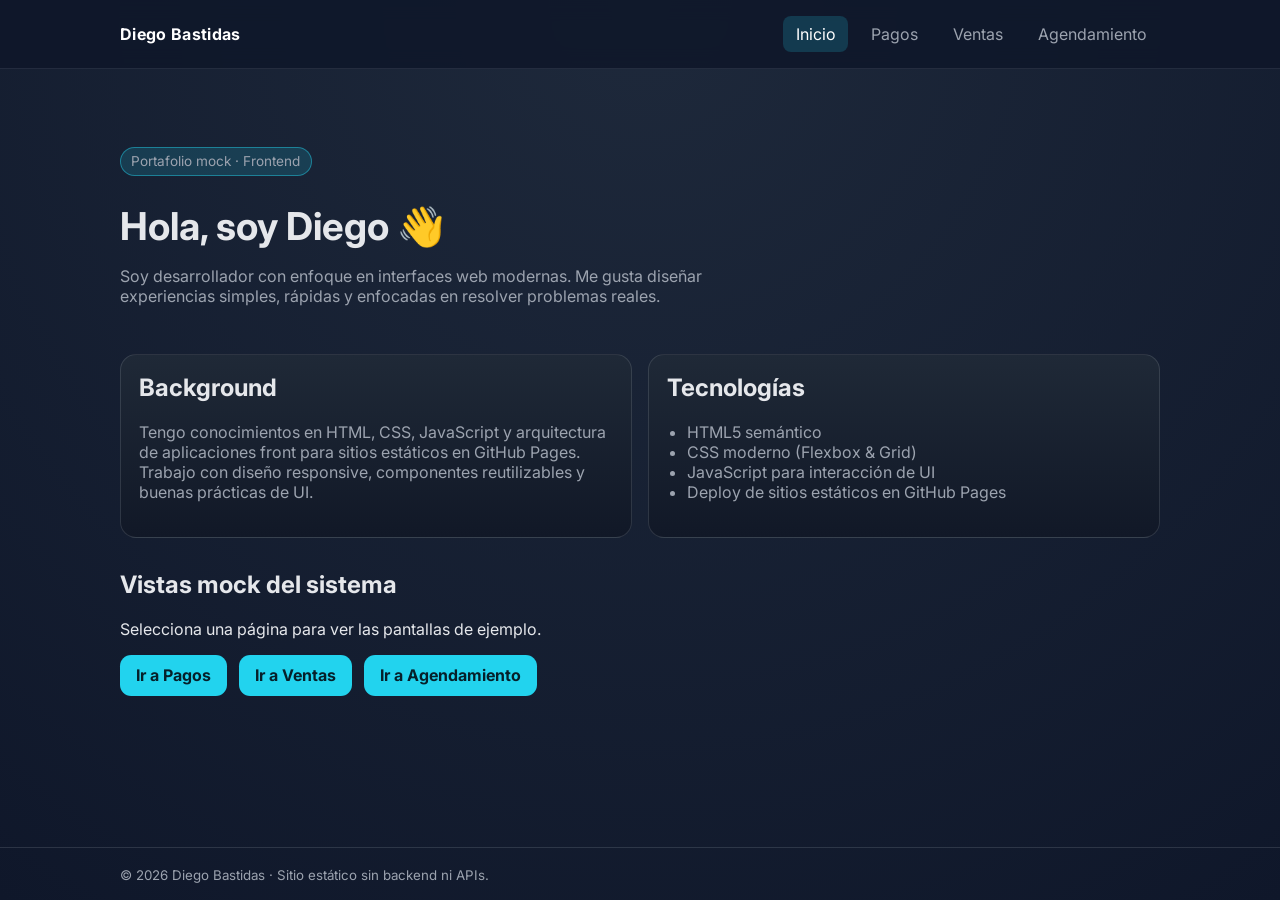
==== index.html @ a58fb6e7 "feat: crear front de portafolio con mocks de pagos, ventas y agendamiento" ====
<!DOCTYPE html>
<html lang="es">
  <head>
    <meta charset="UTF-8" />
    <meta name="viewport" content="width=device-width, initial-scale=1.0" />
    <title>Portafolio | Diego Bastidas</title>
    <link rel="preconnect" href="https://fonts.googleapis.com" />
    <link rel="preconnect" href="https://fonts.gstatic.com" crossorigin />
    <link
      href="https://fonts.googleapis.com/css2?family=Inter:wght@400;500;600;700&display=swap"
      rel="stylesheet"
    />
    <link rel="stylesheet" href="styles.css" />
  </head>
  <body>
    <header class="site-header">
      <div class="container nav-wrapper">
        <a class="brand" href="index.html">Diego Bastidas</a>
        <nav class="site-nav" aria-label="Navegación principal">
          <a href="index.html" class="active">Inicio</a>
          <a href="pagos.html">Pagos</a>
          <a href="ventas.html">Ventas</a>
          <a href="agendamiento.html">Agendamiento</a>
        </nav>
      </div>
    </header>

    <main>
      <section class="hero container">
        <p class="badge">Portafolio mock · Frontend</p>
        <h1>Hola, soy Diego 👋</h1>
        <p>
          Soy desarrollador con enfoque en interfaces web modernas. Me gusta diseñar
          experiencias simples, rápidas y enfocadas en resolver problemas reales.
        </p>
      </section>

      <section class="container grid">
        <article class="card">
          <h2>Background</h2>
          <p>
            Tengo conocimientos en HTML, CSS, JavaScript y arquitectura de
            aplicaciones front para sitios estáticos en GitHub Pages. Trabajo con
            diseño responsive, componentes reutilizables y buenas prácticas de UI.
          </p>
        </article>

        <article class="card">
          <h2>Tecnologías</h2>
          <ul>
            <li>HTML5 semántico</li>
            <li>CSS moderno (Flexbox & Grid)</li>
            <li>JavaScript para interacción de UI</li>
            <li>Deploy de sitios estáticos en GitHub Pages</li>
          </ul>
        </article>
      </section>

      <section class="container mock-links">
        <h2>Vistas mock del sistema</h2>
        <p>Selecciona una página para ver las pantallas de ejemplo.</p>
        <div class="button-group">
          <a class="button" href="pagos.html">Ir a Pagos</a>
          <a class="button" href="ventas.html">Ir a Ventas</a>
          <a class="button" href="agendamiento.html">Ir a Agendamiento</a>
        </div>
      </section>
    </main>

    <footer class="site-footer">
      <div class="container">
        <small>© 2026 Diego Bastidas · Sitio estático sin backend ni APIs.</small>
      </div>
    </footer>
  </body>
</html>
---- styles.css ----
:root {
  --bg: #0f172a;
  --panel: #111827;
  --card: #1f2937;
  --text: #e5e7eb;
  --muted: #9ca3af;
  --primary: #22d3ee;
  --primary-dark: #06b6d4;
  --ok: #34d399;
  --warn: #fbbf24;
}

* {
  box-sizing: border-box;
}

body {
  margin: 0;
  font-family: "Inter", system-ui, -apple-system, sans-serif;
  background: radial-gradient(circle at top, #1e293b, var(--bg));
  color: var(--text);
  min-height: 100vh;
  display: flex;
  flex-direction: column;
}

.container {
  width: min(1040px, 92vw);
  margin: 0 auto;
}

.site-header {
  position: sticky;
  top: 0;
  backdrop-filter: blur(10px);
  background: rgba(15, 23, 42, 0.85);
  border-bottom: 1px solid rgba(156, 163, 175, 0.15);
}

.nav-wrapper {
  display: flex;
  align-items: center;
  justify-content: space-between;
  gap: 1rem;
  padding: 1rem 0;
}

.brand {
  color: #fff;
  text-decoration: none;
  font-weight: 700;
  letter-spacing: 0.02em;
}

.site-nav {
  display: flex;
  gap: 0.6rem;
  flex-wrap: wrap;
}

.site-nav a {
  color: var(--muted);
  text-decoration: none;
  padding: 0.5rem 0.8rem;
  border-radius: 0.5rem;
  transition: background-color 0.2s, color 0.2s;
}

.site-nav a:hover,
.site-nav a.active {
  color: #fff;
  background: rgba(34, 211, 238, 0.18);
}

main {
  flex: 1;
}

.hero {
  padding: 4rem 0 2rem;
}

.badge {
  display: inline-block;
  background: rgba(34, 211, 238, 0.16);
  color: #a5f3fc;
  border: 1px solid rgba(34, 211, 238, 0.45);
  font-size: 0.85rem;
  padding: 0.35rem 0.65rem;
  border-radius: 999px;
}

.hero h1 {
  font-size: clamp(1.9rem, 3vw, 2.7rem);
  margin: 0.85rem 0;
}

.hero p {
  color: var(--muted);
  max-width: 60ch;
}

.grid {
  display: grid;
  grid-template-columns: repeat(auto-fit, minmax(280px, 1fr));
  gap: 1rem;
  margin-bottom: 2rem;
}

.card {
  background: linear-gradient(180deg, #1f2937, #111827);
  border: 1px solid rgba(156, 163, 175, 0.2);
  border-radius: 1rem;
  padding: 1.15rem;
}

.card h2 {
  margin-top: 0;
}

.card p,
.card li {
  color: var(--muted);
}

.card ul {
  margin: 0;
  padding-left: 1.2rem;
}

.mock-links {
  margin-bottom: 3.25rem;
}

.button-group {
  display: flex;
  gap: 0.75rem;
  flex-wrap: wrap;
}

.button {
  background: var(--primary);
  color: #06202a;
  text-decoration: none;
  font-weight: 700;
  padding: 0.68rem 1rem;
  border-radius: 0.7rem;
  transition: transform 0.15s, background-color 0.2s;
}

.button:hover {
  background: var(--primary-dark);
  transform: translateY(-1px);
}

.panel {
  background: rgba(17, 24, 39, 0.8);
  border: 1px solid rgba(156, 163, 175, 0.2);
  border-radius: 1rem;
  padding: 1.15rem;
  margin-bottom: 1rem;
}

.table {
  width: 100%;
  border-collapse: collapse;
}

.table th,
.table td {
  text-align: left;
  padding: 0.7rem;
  border-bottom: 1px solid rgba(156, 163, 175, 0.2);
}

.status {
  font-size: 0.82rem;
  font-weight: 600;
  padding: 0.2rem 0.5rem;
  border-radius: 999px;
}

.status.ok {
  color: #052e1f;
  background: var(--ok);
}

.status.warn {
  color: #422006;
  background: var(--warn);
}

.site-footer {
  border-top: 1px solid rgba(156, 163, 175, 0.2);
  padding: 1rem 0;
  color: var(--muted);
}

@media (max-width: 640px) {
  .hero {
    padding-top: 2.8rem;
  }

  .nav-wrapper {
    flex-direction: column;
    align-items: flex-start;
  }
}

label {
  display: flex;
  flex-direction: column;
  gap: 0.35rem;
  color: var(--text);
  font-weight: 500;
}

input {
  width: 100%;
  padding: 0.6rem 0.65rem;
  border-radius: 0.55rem;
  border: 1px solid rgba(156, 163, 175, 0.35);
  background: #0b1220;
  color: var(--text);
}
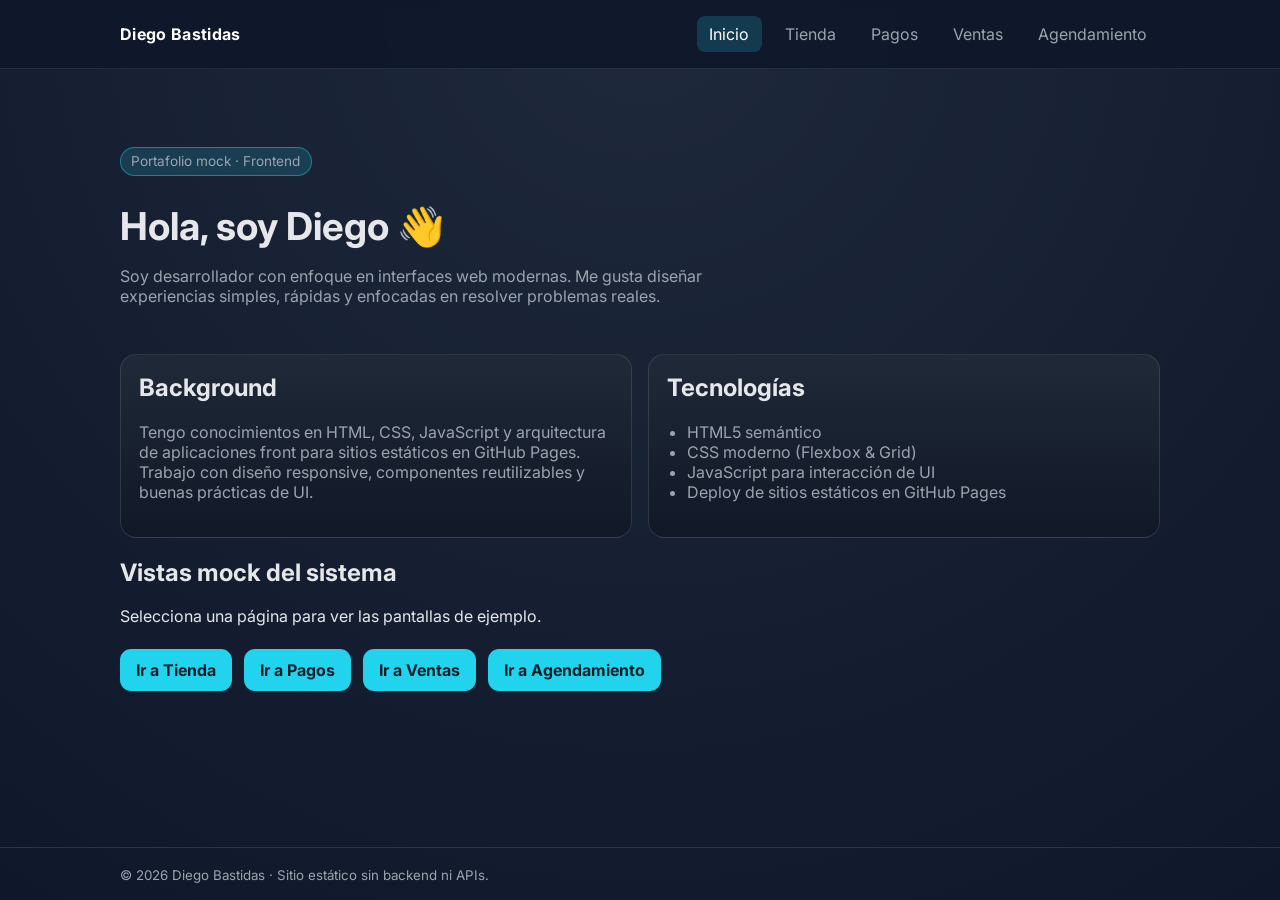
==== commit bc6abd46: "Agregar página Tienda y mover flujo de carrito/pago fuera de Ventas" ====
--- a/index.html
+++ b/index.html
@@ -18,6 +18,7 @@
         <a class="brand" href="index.html">Diego Bastidas</a>
         <nav class="site-nav" aria-label="Navegación principal">
           <a href="index.html" class="active">Inicio</a>
+          <a href="tienda.html">Tienda</a>
           <a href="pagos.html">Pagos</a>
           <a href="ventas.html">Ventas</a>
           <a href="agendamiento.html">Agendamiento</a>
@@ -60,6 +61,7 @@
         <h2>Vistas mock del sistema</h2>
         <p>Selecciona una página para ver las pantallas de ejemplo.</p>
         <div class="button-group">
+          <a class="button" href="tienda.html">Ir a Tienda</a>
           <a class="button" href="pagos.html">Ir a Pagos</a>
           <a class="button" href="ventas.html">Ir a Ventas</a>
           <a class="button" href="agendamiento.html">Ir a Agendamiento</a>
--- a/styles.css
+++ b/styles.css
@@ -104,7 +104,7 @@
   display: grid;
   grid-template-columns: repeat(auto-fit, minmax(280px, 1fr));
   gap: 1rem;
-  margin-bottom: 2rem;
+  margin-bottom: 1rem;
 }
 
 .card {
@@ -146,6 +146,10 @@
   padding: 0.68rem 1rem;
   border-radius: 0.7rem;
   transition: transform 0.15s, background-color 0.2s;
+  border: 0;
+  cursor: pointer;
+  display: inline-block;
+  margin-top: 0.4rem;
 }
 
 .button:hover {
@@ -188,6 +192,20 @@
 .status.warn {
   color: #422006;
   background: var(--warn);
+}
+
+.helper-text {
+  margin-top: 0.75rem;
+  font-size: 0.92rem;
+}
+
+.warning-text {
+  color: #fde68a;
+  background: rgba(251, 191, 36, 0.16);
+  border: 1px solid rgba(251, 191, 36, 0.4);
+  border-radius: 0.65rem;
+  padding: 0.75rem;
+  margin-bottom: 1rem;
 }
 
 .site-footer {
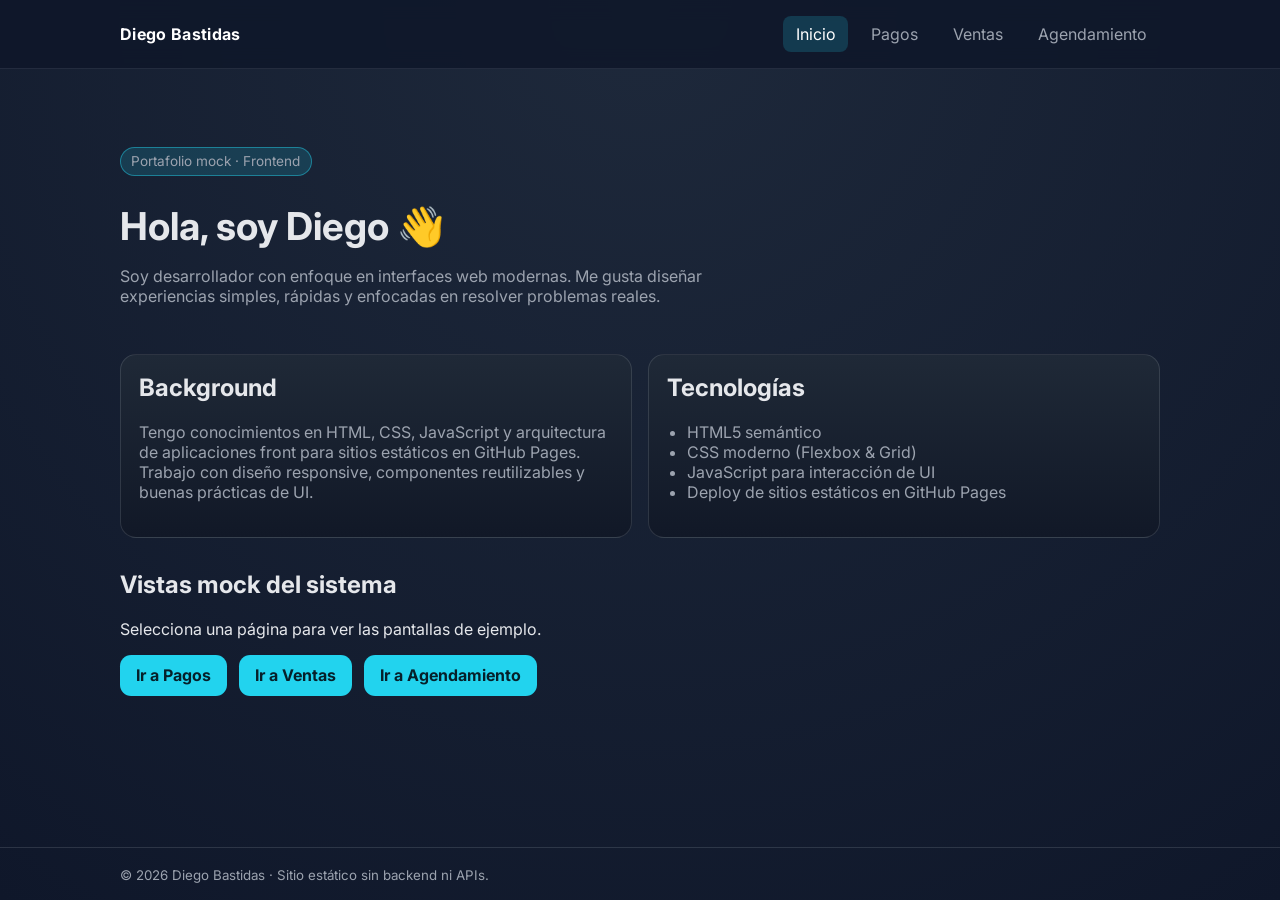
==== commit 04bbe793: "Resolver conflictos de merge aislando cambios de tienda" ====
--- a/index.html
+++ b/index.html
@@ -18,7 +18,6 @@
         <a class="brand" href="index.html">Diego Bastidas</a>
         <nav class="site-nav" aria-label="Navegación principal">
           <a href="index.html" class="active">Inicio</a>
-          <a href="tienda.html">Tienda</a>
           <a href="pagos.html">Pagos</a>
           <a href="ventas.html">Ventas</a>
           <a href="agendamiento.html">Agendamiento</a>
@@ -61,7 +60,6 @@
         <h2>Vistas mock del sistema</h2>
         <p>Selecciona una página para ver las pantallas de ejemplo.</p>
         <div class="button-group">
-          <a class="button" href="tienda.html">Ir a Tienda</a>
           <a class="button" href="pagos.html">Ir a Pagos</a>
           <a class="button" href="ventas.html">Ir a Ventas</a>
           <a class="button" href="agendamiento.html">Ir a Agendamiento</a>
--- a/styles.css
+++ b/styles.css
@@ -104,7 +104,7 @@
   display: grid;
   grid-template-columns: repeat(auto-fit, minmax(280px, 1fr));
   gap: 1rem;
-  margin-bottom: 1rem;
+  margin-bottom: 2rem;
 }
 
 .card {
@@ -146,10 +146,6 @@
   padding: 0.68rem 1rem;
   border-radius: 0.7rem;
   transition: transform 0.15s, background-color 0.2s;
-  border: 0;
-  cursor: pointer;
-  display: inline-block;
-  margin-top: 0.4rem;
 }
 
 .button:hover {
@@ -192,20 +188,6 @@
 .status.warn {
   color: #422006;
   background: var(--warn);
-}
-
-.helper-text {
-  margin-top: 0.75rem;
-  font-size: 0.92rem;
-}
-
-.warning-text {
-  color: #fde68a;
-  background: rgba(251, 191, 36, 0.16);
-  border: 1px solid rgba(251, 191, 36, 0.4);
-  border-radius: 0.65rem;
-  padding: 0.75rem;
-  margin-bottom: 1rem;
 }
 
 .site-footer {
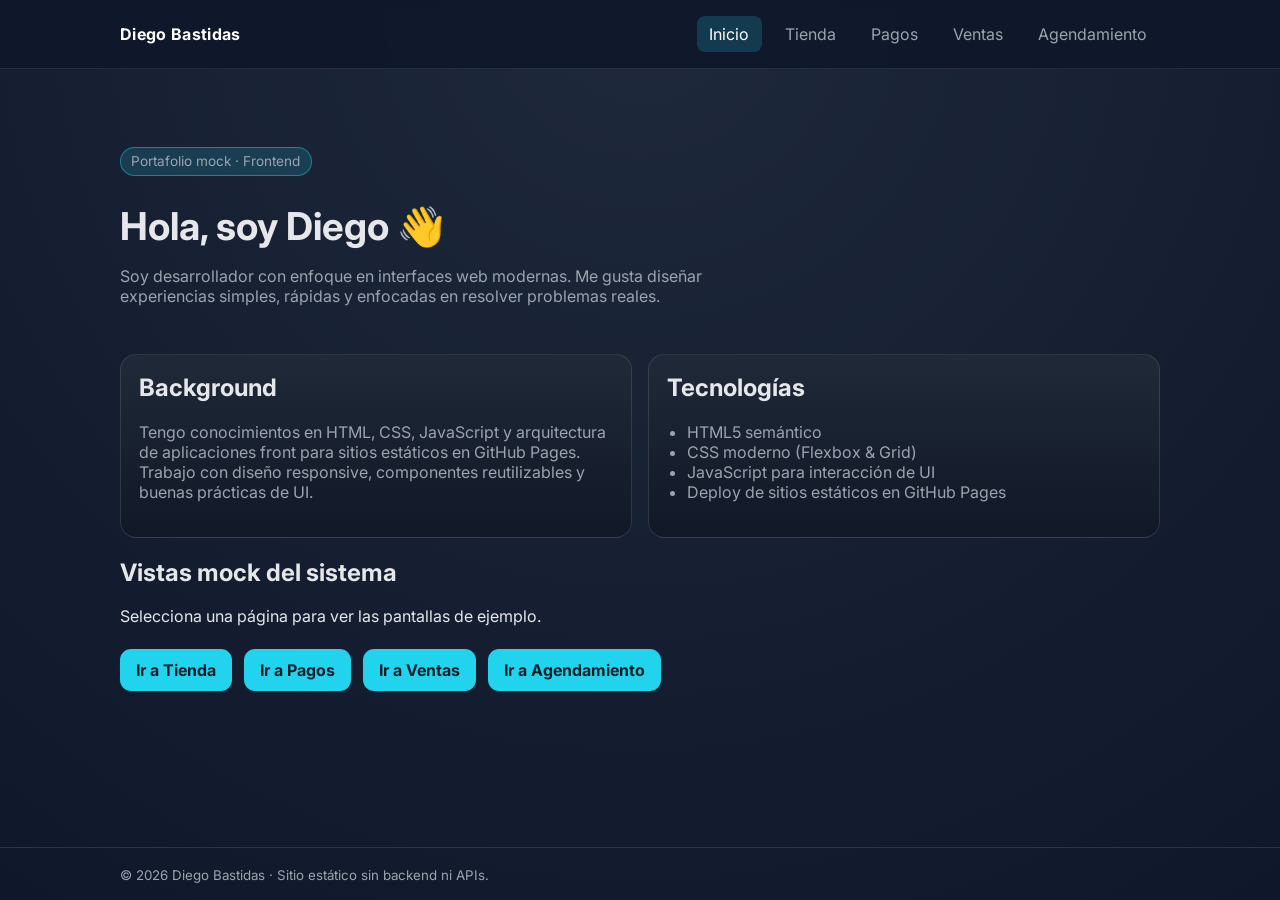
==== commit 8605ad7d: "Merge branch 'main' into codex/add-payment-button-and-mock-products-o4f3r5" ====
--- a/index.html
+++ b/index.html
@@ -18,6 +18,7 @@
         <a class="brand" href="index.html">Diego Bastidas</a>
         <nav class="site-nav" aria-label="Navegación principal">
           <a href="index.html" class="active">Inicio</a>
+          <a href="tienda.html">Tienda</a>
           <a href="pagos.html">Pagos</a>
           <a href="ventas.html">Ventas</a>
           <a href="agendamiento.html">Agendamiento</a>
@@ -60,6 +61,7 @@
         <h2>Vistas mock del sistema</h2>
         <p>Selecciona una página para ver las pantallas de ejemplo.</p>
         <div class="button-group">
+          <a class="button" href="tienda.html">Ir a Tienda</a>
           <a class="button" href="pagos.html">Ir a Pagos</a>
           <a class="button" href="ventas.html">Ir a Ventas</a>
           <a class="button" href="agendamiento.html">Ir a Agendamiento</a>
--- a/styles.css
+++ b/styles.css
@@ -104,7 +104,7 @@
   display: grid;
   grid-template-columns: repeat(auto-fit, minmax(280px, 1fr));
   gap: 1rem;
-  margin-bottom: 2rem;
+  margin-bottom: 1rem;
 }
 
 .card {
@@ -146,6 +146,10 @@
   padding: 0.68rem 1rem;
   border-radius: 0.7rem;
   transition: transform 0.15s, background-color 0.2s;
+  border: 0;
+  cursor: pointer;
+  display: inline-block;
+  margin-top: 0.4rem;
 }
 
 .button:hover {
@@ -188,6 +192,20 @@
 .status.warn {
   color: #422006;
   background: var(--warn);
+}
+
+.helper-text {
+  margin-top: 0.75rem;
+  font-size: 0.92rem;
+}
+
+.warning-text {
+  color: #fde68a;
+  background: rgba(251, 191, 36, 0.16);
+  border: 1px solid rgba(251, 191, 36, 0.4);
+  border-radius: 0.65rem;
+  padding: 0.75rem;
+  margin-bottom: 1rem;
 }
 
 .site-footer {
@@ -223,3 +241,67 @@
   background: #0b1220;
   color: var(--text);
 }
+
+.product-grid {
+  display: grid;
+  grid-template-columns: repeat(auto-fit, minmax(230px, 1fr));
+  gap: 1rem;
+}
+
+.product-card {
+  background: linear-gradient(180deg, #1f2937, #111827);
+  border: 1px solid rgba(156, 163, 175, 0.2);
+  border-radius: 1rem;
+  padding: 1rem;
+}
+
+.product-card h3 {
+  margin: 0.5rem 0;
+}
+
+.product-emoji {
+  font-size: 2rem;
+}
+
+.product-price {
+  color: #fff !important;
+  font-weight: 700;
+}
+
+.store-toolbar {
+  display: flex;
+  align-items: center;
+  justify-content: space-between;
+  gap: 1rem;
+  margin-bottom: 1rem;
+}
+
+.button {
+  border: 0;
+  cursor: pointer;
+  display: inline-block;
+}
+
+.modal {
+  position: fixed;
+  inset: 0;
+  background: rgba(2, 6, 23, 0.7);
+  display: flex;
+  align-items: center;
+  justify-content: center;
+  padding: 1rem;
+}
+
+.modal-content {
+  width: min(760px, 96vw);
+  max-height: 90vh;
+  overflow: auto;
+  background: #111827;
+  border: 1px solid rgba(156, 163, 175, 0.3);
+  border-radius: 1rem;
+  padding: 1rem;
+}
+
+.hidden {
+  display: none;
+}
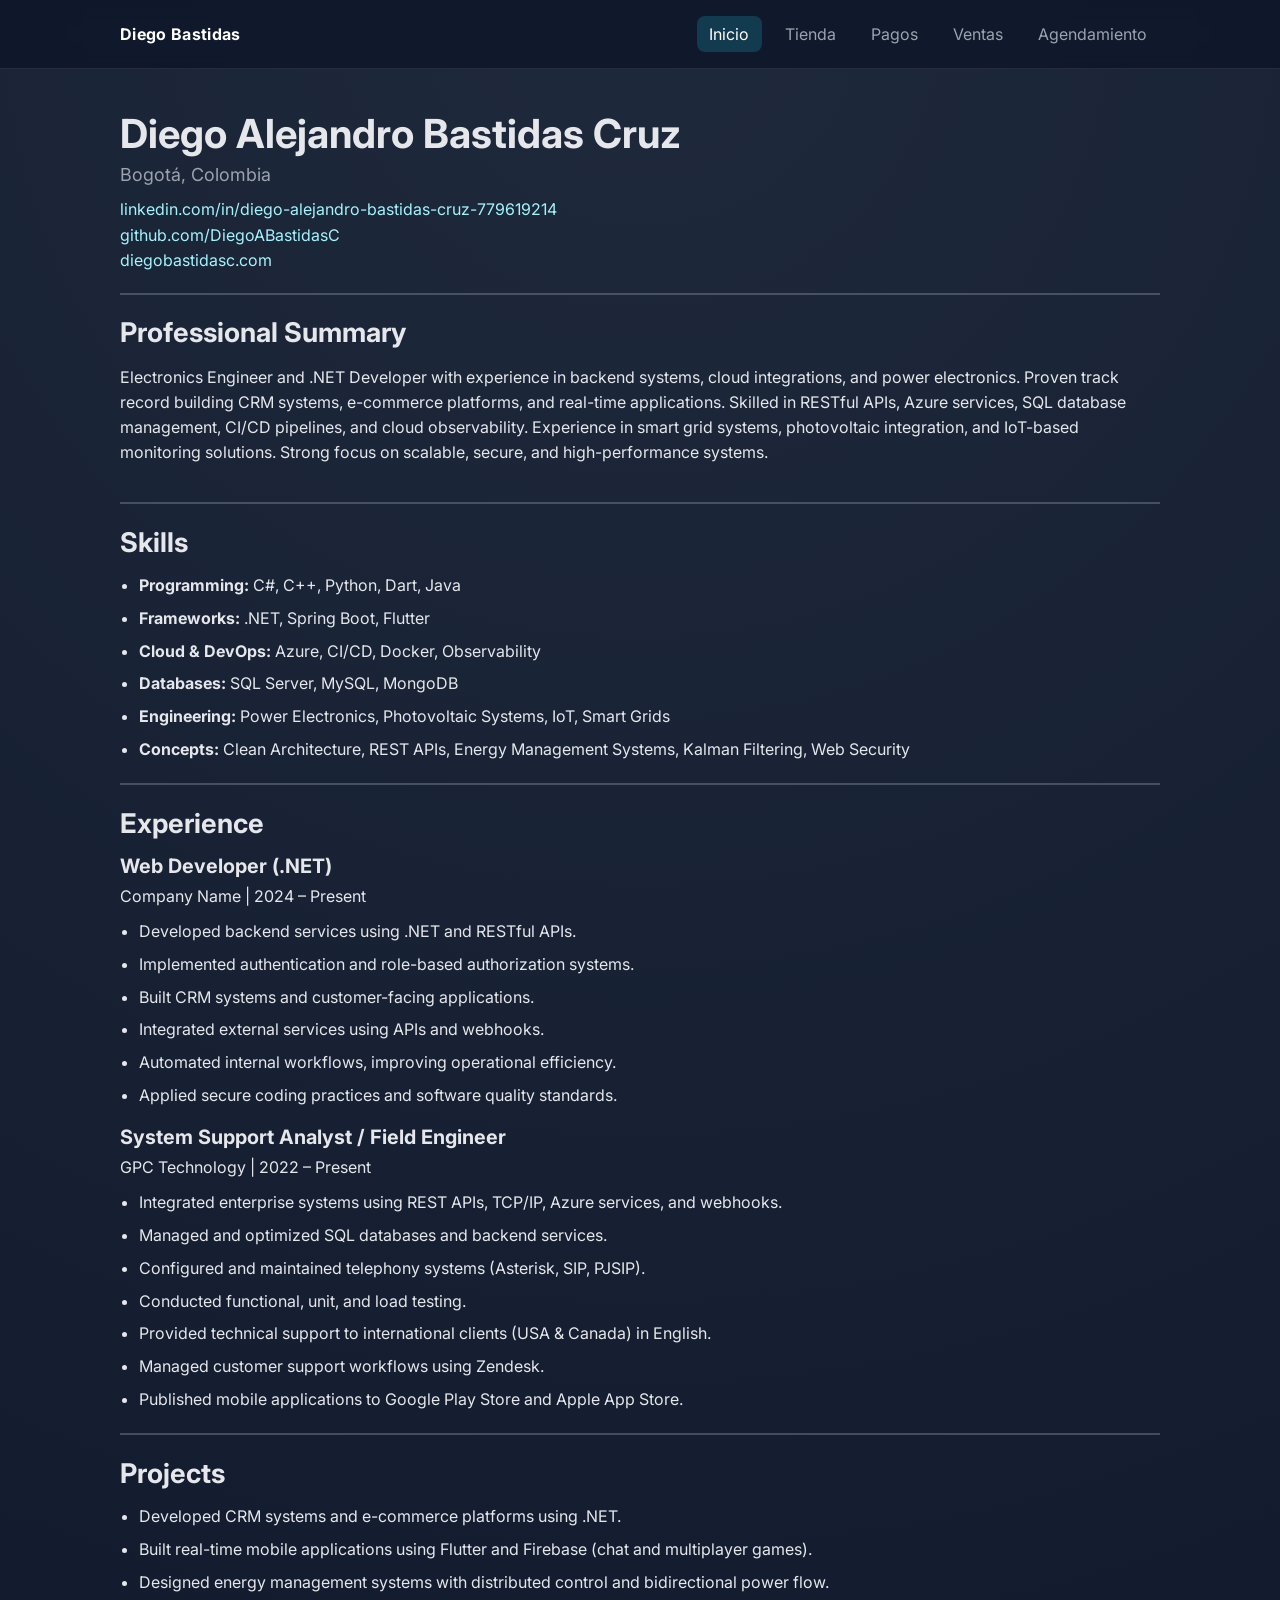
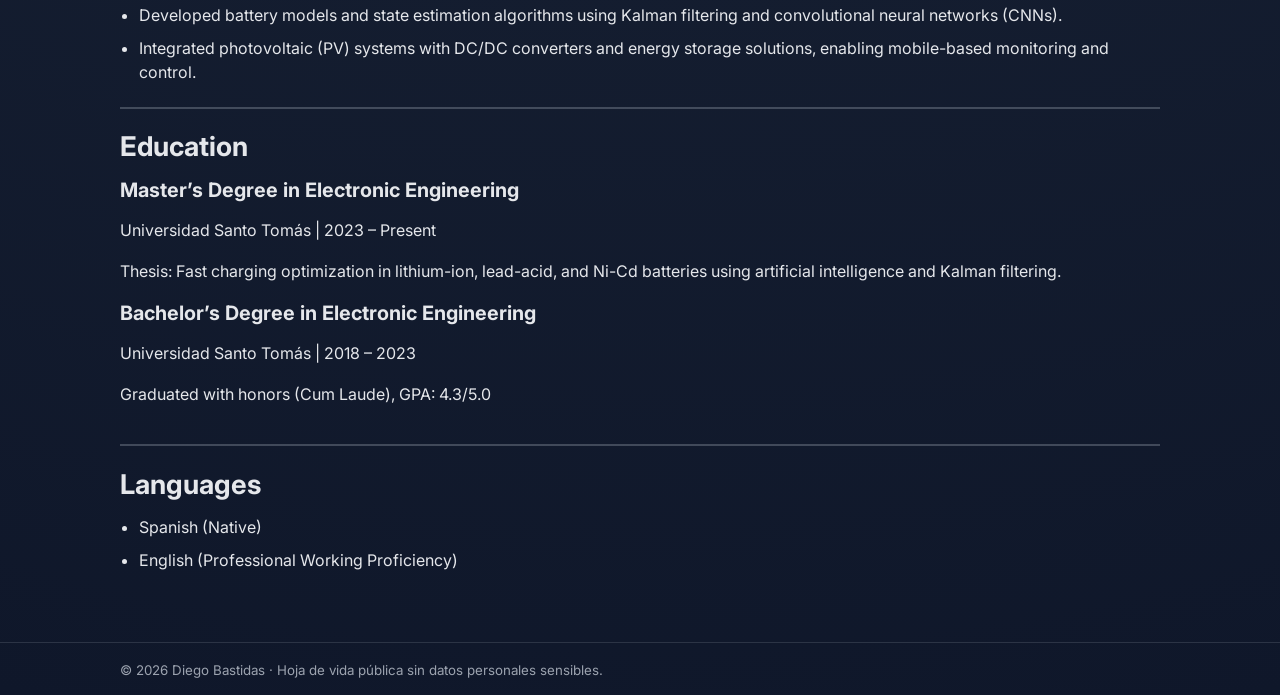
==== commit 6c5e7937: "Actualizar inicio con hoja de vida sin correo ni teléfono" ====
--- a/index.html
+++ b/index.html
@@ -3,7 +3,7 @@
   <head>
     <meta charset="UTF-8" />
     <meta name="viewport" content="width=device-width, initial-scale=1.0" />
-    <title>Portafolio | Diego Bastidas</title>
+    <title>Hoja de vida | Diego Bastidas</title>
     <link rel="preconnect" href="https://fonts.googleapis.com" />
     <link rel="preconnect" href="https://fonts.gstatic.com" crossorigin />
     <link
@@ -27,51 +27,139 @@
     </header>
 
     <main>
-      <section class="hero container">
-        <p class="badge">Portafolio mock · Frontend</p>
-        <h1>Hola, soy Diego 👋</h1>
-        <p>
-          Soy desarrollador con enfoque en interfaces web modernas. Me gusta diseñar
-          experiencias simples, rápidas y enfocadas en resolver problemas reales.
-        </p>
-      </section>
+      <section class="resume container">
+        <header class="resume-header">
+          <h1>Diego Alejandro Bastidas Cruz</h1>
+          <p class="resume-location">Bogotá, Colombia</p>
+          <ul class="resume-links">
+            <li>
+              <a href="https://linkedin.com/in/diego-alejandro-bastidas-cruz-779619214">
+                linkedin.com/in/diego-alejandro-bastidas-cruz-779619214
+              </a>
+            </li>
+            <li><a href="https://github.com/DiegoABastidasC">github.com/DiegoABastidasC</a></li>
+            <li><a href="https://diegobastidasc.com">diegobastidasc.com</a></li>
+          </ul>
+        </header>
 
-      <section class="container grid">
-        <article class="card">
-          <h2>Background</h2>
+        <section class="resume-section">
+          <h2>Professional Summary</h2>
           <p>
-            Tengo conocimientos en HTML, CSS, JavaScript y arquitectura de
-            aplicaciones front para sitios estáticos en GitHub Pages. Trabajo con
-            diseño responsive, componentes reutilizables y buenas prácticas de UI.
+            Electronics Engineer and .NET Developer with experience in backend systems,
+            cloud integrations, and power electronics. Proven track record building CRM
+            systems, e-commerce platforms, and real-time applications. Skilled in RESTful
+            APIs, Azure services, SQL database management, CI/CD pipelines, and cloud
+            observability. Experience in smart grid systems, photovoltaic integration, and
+            IoT-based monitoring solutions. Strong focus on scalable, secure, and
+            high-performance systems.
           </p>
-        </article>
+        </section>
 
-        <article class="card">
-          <h2>Tecnologías</h2>
+        <section class="resume-section">
+          <h2>Skills</h2>
+          <ul class="skills-list">
+            <li><strong>Programming:</strong> C#, C++, Python, Dart, Java</li>
+            <li><strong>Frameworks:</strong> .NET, Spring Boot, Flutter</li>
+            <li><strong>Cloud &amp; DevOps:</strong> Azure, CI/CD, Docker, Observability</li>
+            <li><strong>Databases:</strong> SQL Server, MySQL, MongoDB</li>
+            <li><strong>Engineering:</strong> Power Electronics, Photovoltaic Systems, IoT, Smart Grids</li>
+            <li>
+              <strong>Concepts:</strong> Clean Architecture, REST APIs, Energy Management
+              Systems, Kalman Filtering, Web Security
+            </li>
+          </ul>
+        </section>
+
+        <section class="resume-section">
+          <h2>Experience</h2>
+
+          <article class="experience-item">
+            <h3>Web Developer (.NET)</h3>
+            <p class="experience-meta">Company Name | 2024 – Present</p>
+            <ul>
+              <li>Developed backend services using .NET and RESTful APIs.</li>
+              <li>Implemented authentication and role-based authorization systems.</li>
+              <li>Built CRM systems and customer-facing applications.</li>
+              <li>Integrated external services using APIs and webhooks.</li>
+              <li>Automated internal workflows, improving operational efficiency.</li>
+              <li>Applied secure coding practices and software quality standards.</li>
+            </ul>
+          </article>
+
+          <article class="experience-item">
+            <h3>System Support Analyst / Field Engineer</h3>
+            <p class="experience-meta">GPC Technology | 2022 – Present</p>
+            <ul>
+              <li>
+                Integrated enterprise systems using REST APIs, TCP/IP, Azure services,
+                and webhooks.
+              </li>
+              <li>Managed and optimized SQL databases and backend services.</li>
+              <li>Configured and maintained telephony systems (Asterisk, SIP, PJSIP).</li>
+              <li>Conducted functional, unit, and load testing.</li>
+              <li>
+                Provided technical support to international clients (USA &amp; Canada) in
+                English.
+              </li>
+              <li>Managed customer support workflows using Zendesk.</li>
+              <li>Published mobile applications to Google Play Store and Apple App Store.</li>
+            </ul>
+          </article>
+        </section>
+
+        <section class="resume-section">
+          <h2>Projects</h2>
           <ul>
-            <li>HTML5 semántico</li>
-            <li>CSS moderno (Flexbox & Grid)</li>
-            <li>JavaScript para interacción de UI</li>
-            <li>Deploy de sitios estáticos en GitHub Pages</li>
+            <li>Developed CRM systems and e-commerce platforms using .NET.</li>
+            <li>
+              Built real-time mobile applications using Flutter and Firebase (chat and
+              multiplayer games).
+            </li>
+            <li>
+              Designed energy management systems with distributed control and
+              bidirectional power flow.
+            </li>
+            <li>
+              Developed battery models and state estimation algorithms using Kalman
+              filtering and convolutional neural networks (CNNs).
+            </li>
+            <li>
+              Integrated photovoltaic (PV) systems with DC/DC converters and energy
+              storage solutions, enabling mobile-based monitoring and control.
+            </li>
           </ul>
-        </article>
-      </section>
+        </section>
 
-      <section class="container mock-links">
-        <h2>Vistas mock del sistema</h2>
-        <p>Selecciona una página para ver las pantallas de ejemplo.</p>
-        <div class="button-group">
-          <a class="button" href="tienda.html">Ir a Tienda</a>
-          <a class="button" href="pagos.html">Ir a Pagos</a>
-          <a class="button" href="ventas.html">Ir a Ventas</a>
-          <a class="button" href="agendamiento.html">Ir a Agendamiento</a>
-        </div>
+        <section class="resume-section">
+          <h2>Education</h2>
+          <article class="education-item">
+            <h3>Master’s Degree in Electronic Engineering</h3>
+            <p>Universidad Santo Tomás | 2023 – Present</p>
+            <p>
+              Thesis: Fast charging optimization in lithium-ion, lead-acid, and Ni-Cd
+              batteries using artificial intelligence and Kalman filtering.
+            </p>
+          </article>
+          <article class="education-item">
+            <h3>Bachelor’s Degree in Electronic Engineering</h3>
+            <p>Universidad Santo Tomás | 2018 – 2023</p>
+            <p>Graduated with honors (Cum Laude), GPA: 4.3/5.0</p>
+          </article>
+        </section>
+
+        <section class="resume-section">
+          <h2>Languages</h2>
+          <ul class="languages-list">
+            <li>Spanish (Native)</li>
+            <li>English (Professional Working Proficiency)</li>
+          </ul>
+        </section>
       </section>
     </main>
 
     <footer class="site-footer">
       <div class="container">
-        <small>© 2026 Diego Bastidas · Sitio estático sin backend ni APIs.</small>
+        <small>© 2026 Diego Bastidas · Hoja de vida pública sin datos personales sensibles.</small>
       </div>
     </footer>
   </body>
--- a/styles.css
+++ b/styles.css
@@ -177,6 +177,20 @@
   border-bottom: 1px solid rgba(156, 163, 175, 0.2);
 }
 
+
+@media (max-width: 768px) {
+  .table {
+    display: block;
+    overflow-x: auto;
+    -webkit-overflow-scrolling: touch;
+  }
+
+  .table th,
+  .table td {
+    white-space: nowrap;
+  }
+}
+
 .status {
   font-size: 0.82rem;
   font-weight: 600;
@@ -305,3 +319,154 @@
 .hidden {
   display: none;
 }
+
+.muted-label {
+  color: var(--muted);
+  font-size: 0.9rem;
+  margin: 0;
+}
+
+.button:disabled {
+  cursor: not-allowed;
+  opacity: 0.6;
+  transform: none;
+}
+
+.button-secondary {
+  background: rgba(156, 163, 175, 0.22);
+  color: var(--text);
+}
+
+.button-secondary:hover {
+  background: rgba(156, 163, 175, 0.35);
+}
+
+.floating-cart {
+  position: fixed;
+  right: 1.2rem;
+  bottom: 1.2rem;
+  z-index: 20;
+  background: var(--primary);
+  color: #06202a;
+  border: 0;
+  border-radius: 999px;
+  padding: 0.8rem 1rem;
+  font-weight: 700;
+  cursor: pointer;
+  box-shadow: 0 10px 24px rgba(0, 0, 0, 0.35);
+}
+
+
+.modal-backdrop[hidden] {
+  display: none !important;
+}
+
+.modal-backdrop {
+  position: fixed;
+  inset: 0;
+  background: rgba(2, 6, 23, 0.8);
+  display: flex;
+  align-items: center;
+  justify-content: center;
+  padding: 1rem;
+  z-index: 30;
+}
+
+.modal-card {
+  width: min(760px, 100%);
+  max-height: 90vh;
+  overflow: auto;
+  background: #0b1220;
+  border: 1px solid rgba(156, 163, 175, 0.3);
+  border-radius: 1rem;
+  padding: 1rem;
+}
+
+.modal-header {
+  display: flex;
+  justify-content: space-between;
+  align-items: center;
+  gap: 1rem;
+}
+
+.resume {
+  padding: 2.5rem 0 3rem;
+}
+
+.resume-header {
+  padding-bottom: 1.4rem;
+  border-bottom: 2px solid rgba(156, 163, 175, 0.35);
+}
+
+.resume-header h1 {
+  margin: 0 0 0.35rem;
+  font-size: clamp(1.85rem, 3.5vw, 2.5rem);
+}
+
+.resume-location {
+  margin: 0;
+  color: var(--muted);
+  font-size: 1.12rem;
+}
+
+.resume-links {
+  list-style: none;
+  margin: 0.9rem 0 0;
+  padding: 0;
+  display: grid;
+  gap: 0.35rem;
+}
+
+.resume-links a {
+  color: #a5f3fc;
+  text-decoration: none;
+}
+
+.resume-links a:hover {
+  text-decoration: underline;
+}
+
+.resume-section {
+  padding: 1.35rem 0;
+  border-bottom: 2px solid rgba(156, 163, 175, 0.35);
+}
+
+.resume-section:last-child {
+  border-bottom: none;
+}
+
+.resume-section h2 {
+  margin: 0 0 0.9rem;
+  font-size: 1.7rem;
+}
+
+.resume-section p,
+.resume-section li {
+  color: var(--text);
+  line-height: 1.55;
+}
+
+.skills-list,
+.languages-list,
+.resume-section ul {
+  margin: 0;
+  padding-left: 1.2rem;
+  display: grid;
+  gap: 0.5rem;
+}
+
+.experience-item + .experience-item,
+.education-item + .education-item {
+  margin-top: 1.1rem;
+}
+
+.experience-item h3,
+.education-item h3 {
+  margin: 0;
+  font-size: 1.24rem;
+}
+
+.experience-meta {
+  margin: 0.35rem 0 0.65rem;
+  color: var(--muted);
+}
